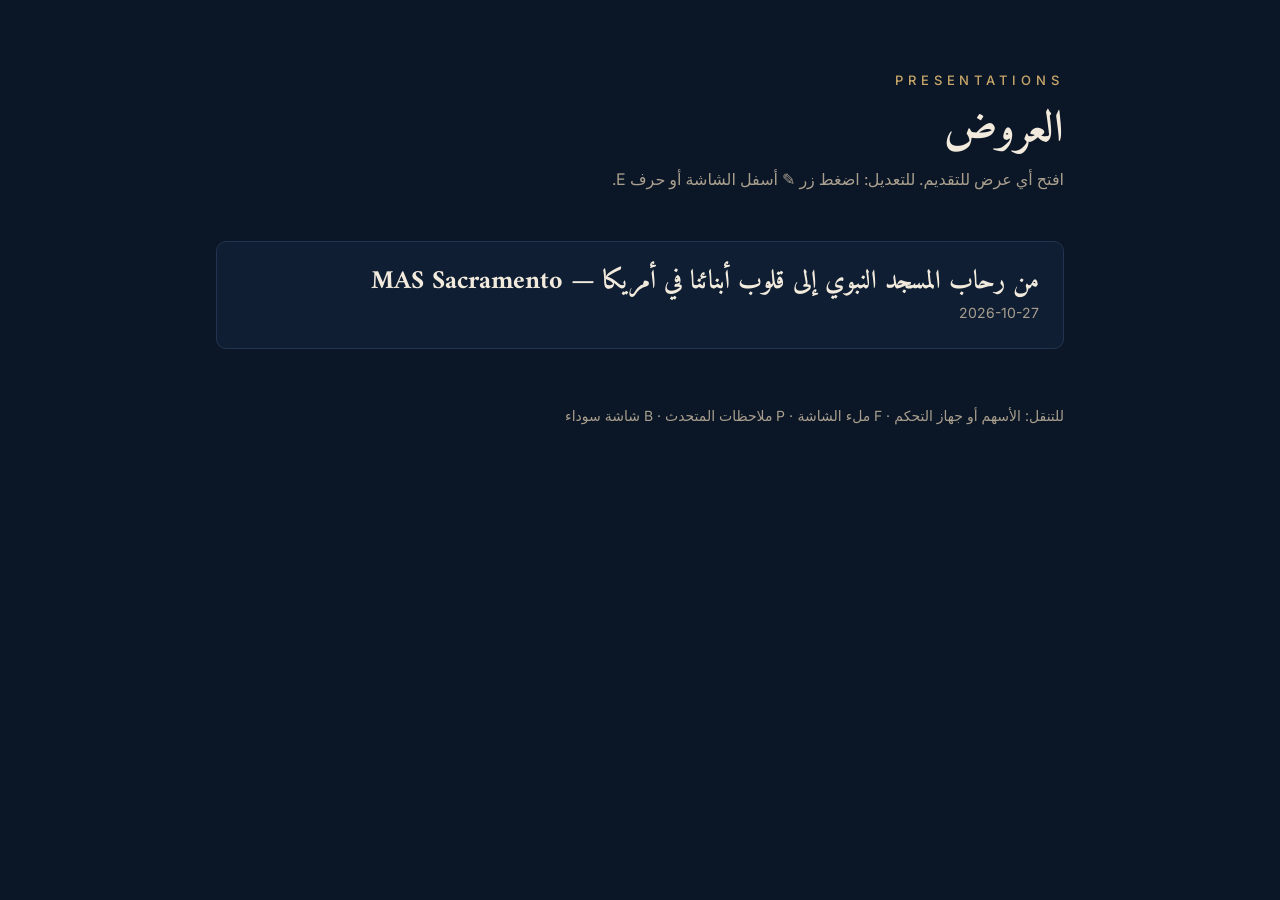
==== index.html @ a6c40dcb "Presentation site: From Madinah to Sacramento + in-browser editor Co-Authored-By: Claude Opus 5.5 <n" ====
<!doctype html>
<html lang="ar" dir="rtl">
<head>
<meta charset="utf-8">
<meta name="viewport" content="width=device-width, initial-scale=1">
<title>عروض د. محمد عطية</title>
<style>
@font-face{font-family:'Amiri';src:url('fonts/Amiri-Regular.ttf');font-weight:400}
@font-face{font-family:'Amiri';src:url('fonts/Amiri-Bold.ttf');font-weight:700}
@font-face{font-family:'Inter';src:url('fonts/Inter-var.ttf');font-weight:100 900}
:root{--ink:#0B1626;--ink2:#0F1E33;--ivory:#F2EBDD;--muted:#A99F8E;--brass:#C9A86A}
*{box-sizing:border-box}
body{margin:0;min-height:100vh;background:var(--ink);color:var(--ivory);font:16px/1.6 'Inter',system-ui,sans-serif}
main{max-width:880px;margin:0 auto;padding:72px 16px}
.kick{font:500 13px 'Inter';letter-spacing:.38em;text-transform:uppercase;color:var(--brass);direction:ltr;text-align:right}
h1{font:700 44px/1.3 'Amiri',serif;margin:14px 0 8px}
p.sub{color:var(--muted);margin:0 0 48px}
ul{list-style:none;padding:0;margin:0;display:grid;gap:14px}
a.card{display:block;padding:22px 24px;background:var(--ink2);border:1px solid #22344f;border-radius:10px;color:inherit;text-decoration:none;transition:border-color .2s}
a.card:hover{border-color:var(--brass)}
a.card b{display:block;font:700 26px/1.4 'Amiri',serif}
a.card span{color:var(--muted);font-size:14px}
footer{margin-top:56px;color:var(--muted);font-size:14px}
</style>
</head>
<body>
<main>
  <div class="kick">Presentations</div>
  <h1>العروض</h1>
  <p class="sub">افتح أي عرض للتقديم. للتعديل: اضغط زر ✎ أسفل الشاشة أو حرف E.</p>
  <ul id="list"><li style="color:var(--muted)">…</li></ul>
  <footer>للتنقل: الأسهم أو جهاز التحكم · F ملء الشاشة · P ملاحظات المتحدث · B شاشة سوداء</footer>
</main>
<script>
fetch('presentations.json', {cache: 'no-store'}).then(r => r.json()).then(items => {
  const ul = document.getElementById('list');
  ul.innerHTML = '';
  items.forEach(i => {
    const li = document.createElement('li');
    const a = document.createElement('a');
    a.className = 'card'; a.href = `p/${i.slug}/`;
    const b = document.createElement('b'); b.textContent = i.title;
    const s = document.createElement('span'); s.textContent = i.created || '';
    a.append(b, s); li.append(a); ul.append(li);
  });
}).catch(() => { document.getElementById('list').innerHTML = '<li>تعذّر تحميل القائمة.</li>'; });
</script>
</body>
</html>
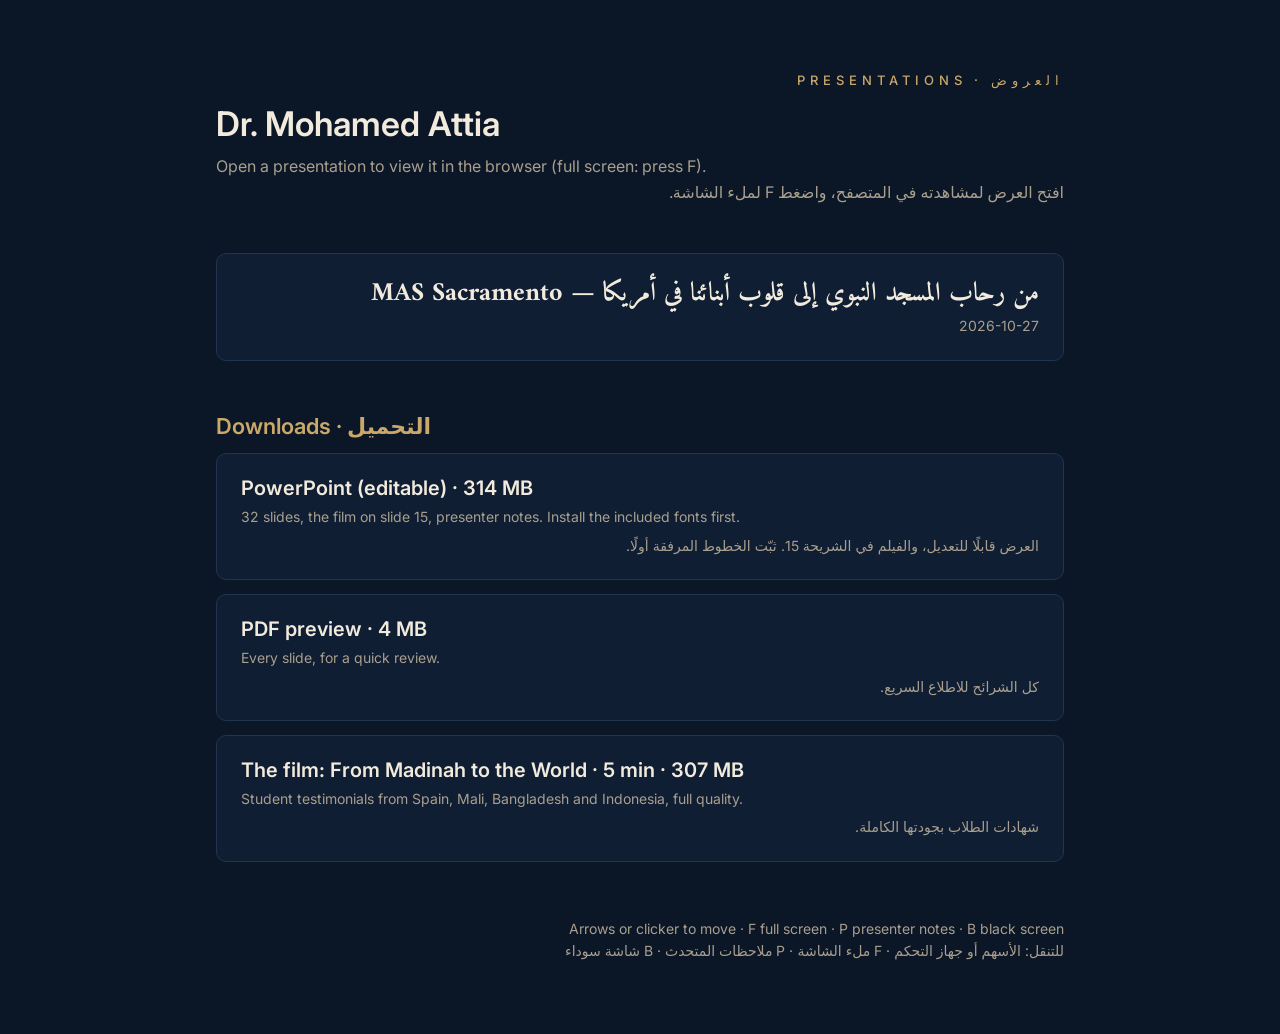
==== commit ad2d0b0e: "Home page: downloads (PowerPoint, PDF, film) Co-Authored-By: Claude Opus 5.5 <noreply@anthropic.com>" ====
--- a/index.html
+++ b/index.html
@@ -16,6 +16,7 @@
 h1{font:700 44px/1.3 'Amiri',serif;margin:14px 0 8px}
 p.sub{color:var(--muted);margin:0 0 48px}
 ul{list-style:none;padding:0;margin:0;display:grid;gap:14px}
+.dl .card span{margin-top:6px;font-size:14px;color:var(--muted)}
 a.card{display:block;padding:22px 24px;background:var(--ink2);border:1px solid #22344f;border-radius:10px;color:inherit;text-decoration:none;transition:border-color .2s}
 a.card:hover{border-color:var(--brass)}
 a.card b{display:block;font:700 26px/1.4 'Amiri',serif}
@@ -25,11 +26,18 @@
 </head>
 <body>
 <main>
-  <div class="kick">Presentations</div>
-  <h1>العروض</h1>
-  <p class="sub">افتح أي عرض للتقديم. للتعديل: اضغط زر ✎ أسفل الشاشة أو حرف E.</p>
+  <div class="kick">Presentations · العروض</div>
+  <h1 style="direction:ltr;text-align:left;font-family:Inter,system-ui,sans-serif;font-weight:600;font-size:34px">Dr. Mohamed Attia</h1>
+  <p class="sub" style="direction:ltr;text-align:left">Open a presentation to view it in the browser (full screen: press F).<br><span style="direction:rtl;display:block;text-align:right">افتح العرض لمشاهدته في المتصفح، واضغط F لملء الشاشة.</span></p>
   <ul id="list"><li style="color:var(--muted)">…</li></ul>
-  <footer>للتنقل: الأسهم أو جهاز التحكم · F ملء الشاشة · P ملاحظات المتحدث · B شاشة سوداء</footer>
+
+  <h2 style="font:600 22px Inter,system-ui,sans-serif;direction:ltr;text-align:left;margin:52px 0 14px;color:var(--brass)">Downloads · التحميل</h2>
+  <ul class="dl">
+    <li><a class="card" href="https://github.com/Anany2009/presentations/releases/download/v1/MAS-Sacramento-PowerPoint.zip"><b style="font:600 20px Inter,system-ui,sans-serif;direction:ltr;text-align:left">PowerPoint (editable) · 314 MB</b><span style="display:block;direction:ltr;text-align:left">32 slides, the film on slide 15, presenter notes. Install the included fonts first.</span><span style="display:block">العرض قابلًا للتعديل، والفيلم في الشريحة 15. ثبّت الخطوط المرفقة أولًا.</span></a></li>
+    <li><a class="card" href="https://github.com/Anany2009/presentations/releases/download/v1/From-Madinah-to-Sacramento.pdf"><b style="font:600 20px Inter,system-ui,sans-serif;direction:ltr;text-align:left">PDF preview · 4 MB</b><span style="display:block;direction:ltr;text-align:left">Every slide, for a quick review.</span><span style="display:block">كل الشرائح للاطلاع السريع.</span></a></li>
+    <li><a class="card" href="https://github.com/Anany2009/presentations/releases/download/v1/From-Madinah-to-the-World-film.mp4"><b style="font:600 20px Inter,system-ui,sans-serif;direction:ltr;text-align:left">The film: From Madinah to the World · 5 min · 307 MB</b><span style="display:block;direction:ltr;text-align:left">Student testimonials from Spain, Mali, Bangladesh and Indonesia, full quality.</span><span style="display:block">شهادات الطلاب بجودتها الكاملة.</span></a></li>
+  </ul>
+  <footer>Arrows or clicker to move · F full screen · P presenter notes · B black screen<br>للتنقل: الأسهم أو جهاز التحكم · F ملء الشاشة · P ملاحظات المتحدث · B شاشة سوداء</footer>
 </main>
 <script>
 fetch('presentations.json', {cache: 'no-store'}).then(r => r.json()).then(items => {
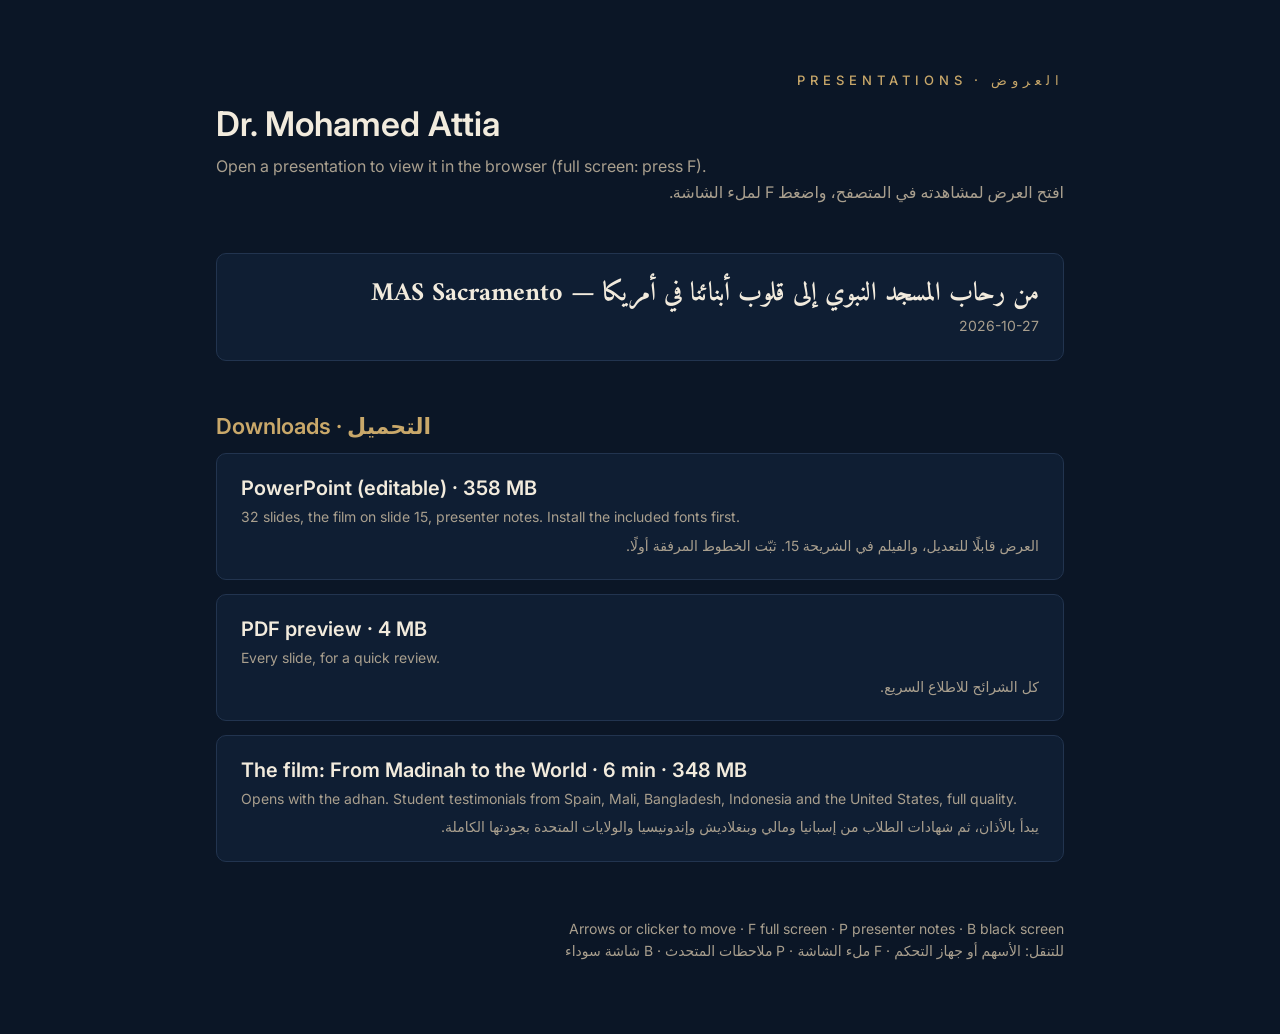
==== commit 8a5579a4: "Film: opens with the adhan, adds Tanveer Hussain (New York), transition sound, corrected name Ahmad " ====
--- a/index.html
+++ b/index.html
@@ -33,9 +33,9 @@
 
   <h2 style="font:600 22px Inter,system-ui,sans-serif;direction:ltr;text-align:left;margin:52px 0 14px;color:var(--brass)">Downloads · التحميل</h2>
   <ul class="dl">
-    <li><a class="card" href="https://github.com/Anany2009/presentations/releases/download/v1/MAS-Sacramento-PowerPoint.zip"><b style="font:600 20px Inter,system-ui,sans-serif;direction:ltr;text-align:left">PowerPoint (editable) · 314 MB</b><span style="display:block;direction:ltr;text-align:left">32 slides, the film on slide 15, presenter notes. Install the included fonts first.</span><span style="display:block">العرض قابلًا للتعديل، والفيلم في الشريحة 15. ثبّت الخطوط المرفقة أولًا.</span></a></li>
+    <li><a class="card" href="https://github.com/Anany2009/presentations/releases/download/v1/MAS-Sacramento-PowerPoint.zip"><b style="font:600 20px Inter,system-ui,sans-serif;direction:ltr;text-align:left">PowerPoint (editable) · 358 MB</b><span style="display:block;direction:ltr;text-align:left">32 slides, the film on slide 15, presenter notes. Install the included fonts first.</span><span style="display:block">العرض قابلًا للتعديل، والفيلم في الشريحة 15. ثبّت الخطوط المرفقة أولًا.</span></a></li>
     <li><a class="card" href="https://github.com/Anany2009/presentations/releases/download/v1/From-Madinah-to-Sacramento.pdf"><b style="font:600 20px Inter,system-ui,sans-serif;direction:ltr;text-align:left">PDF preview · 4 MB</b><span style="display:block;direction:ltr;text-align:left">Every slide, for a quick review.</span><span style="display:block">كل الشرائح للاطلاع السريع.</span></a></li>
-    <li><a class="card" href="https://github.com/Anany2009/presentations/releases/download/v1/From-Madinah-to-the-World-film.mp4"><b style="font:600 20px Inter,system-ui,sans-serif;direction:ltr;text-align:left">The film: From Madinah to the World · 5 min · 307 MB</b><span style="display:block;direction:ltr;text-align:left">Student testimonials from Spain, Mali, Bangladesh and Indonesia, full quality.</span><span style="display:block">شهادات الطلاب بجودتها الكاملة.</span></a></li>
+    <li><a class="card" href="https://github.com/Anany2009/presentations/releases/download/v1/From-Madinah-to-the-World-film.mp4"><b style="font:600 20px Inter,system-ui,sans-serif;direction:ltr;text-align:left">The film: From Madinah to the World · 6 min · 348 MB</b><span style="display:block;direction:ltr;text-align:left">Opens with the adhan. Student testimonials from Spain, Mali, Bangladesh, Indonesia and the United States, full quality.</span><span style="display:block">يبدأ بالأذان، ثم شهادات الطلاب من إسبانيا ومالي وبنغلاديش وإندونيسيا والولايات المتحدة بجودتها الكاملة.</span></a></li>
   </ul>
   <footer>Arrows or clicker to move · F full screen · P presenter notes · B black screen<br>للتنقل: الأسهم أو جهاز التحكم · F ملء الشاشة · P ملاحظات المتحدث · B شاشة سوداء</footer>
 </main>
